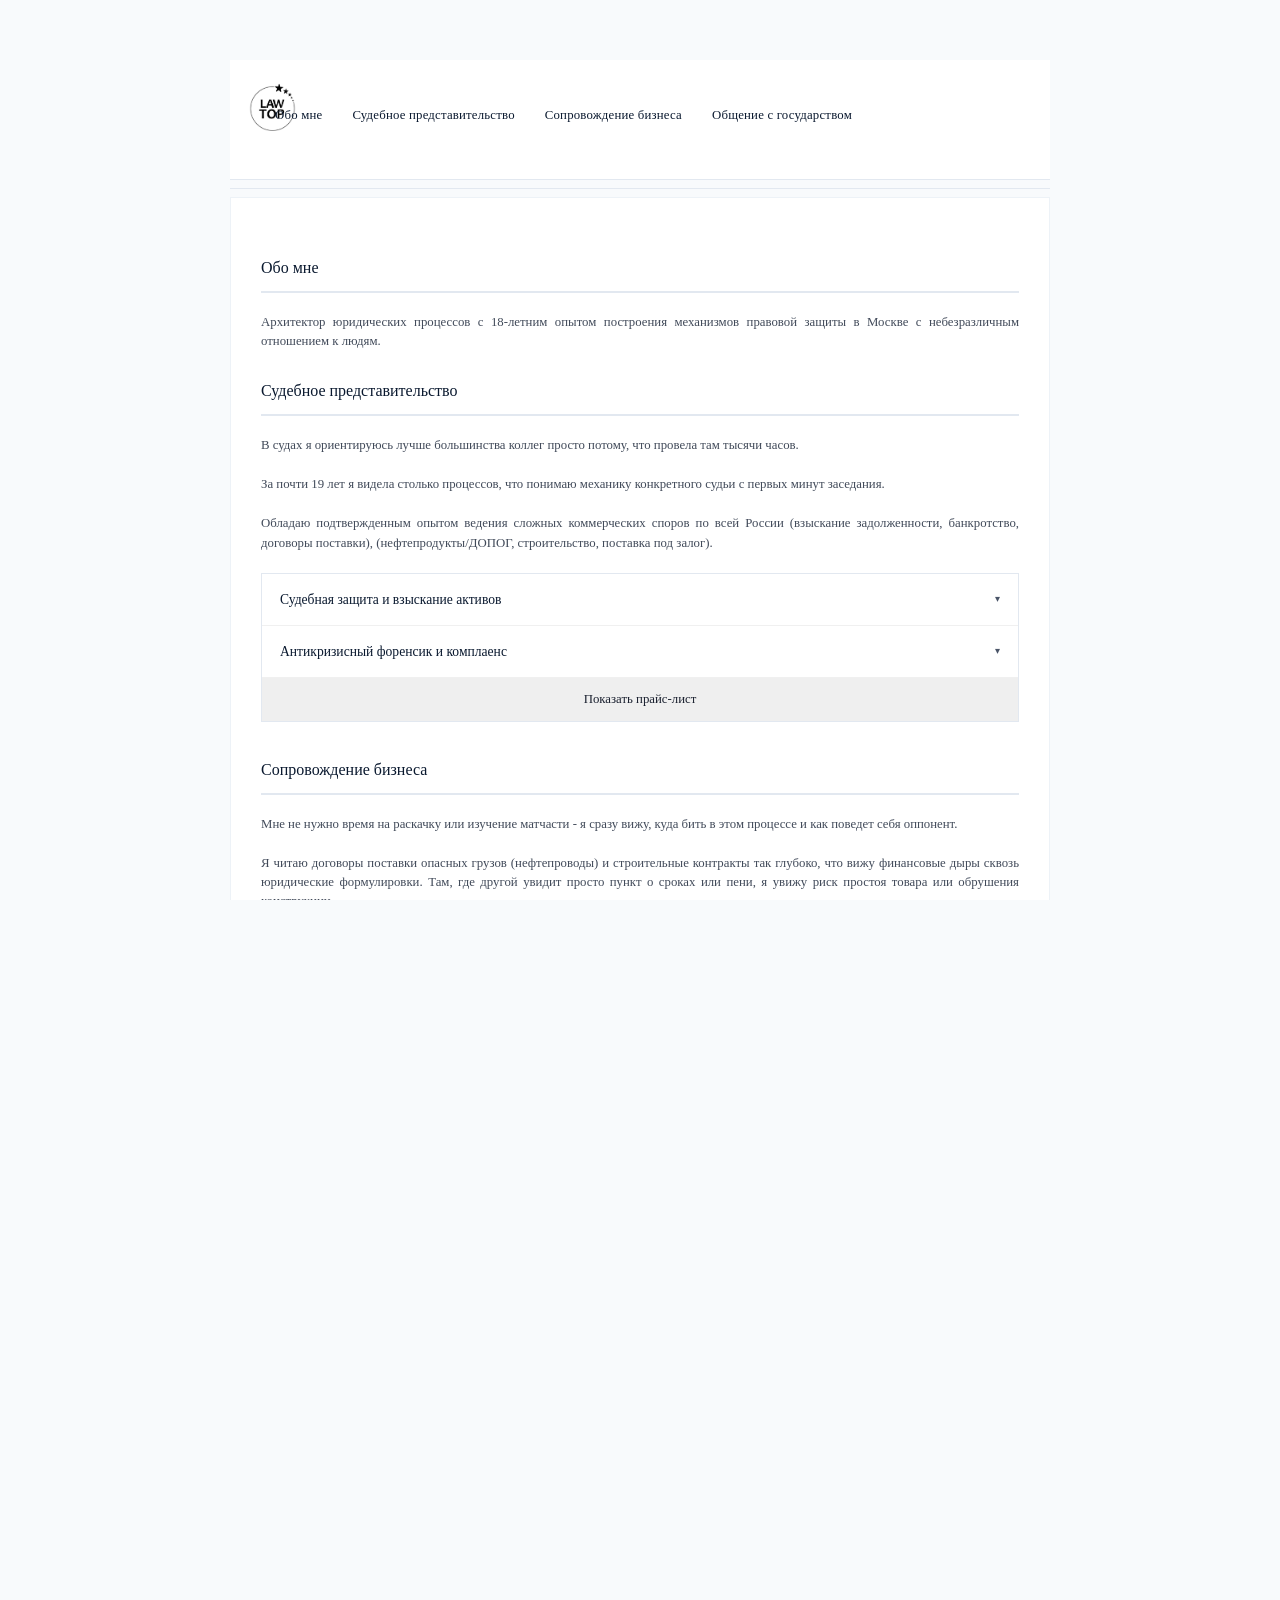
==== index.html @ 2b625249 "Update index.html" ====
<!DOCTYPE html>
<html lang="ru">
<head>
    <meta charset="UTF-8">
    <meta name="viewport" content="width=device-width, initial-scale=1.0">
    <link href="https://earlyaccess-googlefonts.latin-dance.workers.dev/css2?family=Lato:wght@400;700&display=swap" rel="stylesheet">
    <title>ЮРИСТ</title>
    
    <!-- Подключение шрифта EB Garamond для официального стиля -->

    <!-- ГЛАВНАЯ СТРОКА: подключение ваших стилей -->
    <link rel="stylesheet" href="styles.css">
    <style>
    html {
        -webkit-text-size-adjust: 100%; /* Запрещает хаотичное увеличение шрифтов */
    }
</style>

</head>
<div class="container">
    <body>
        <header class="site-header" style="height: 120px;">
            <div class="logo-container" style="max-width: 800px; width: 60px; height: 100px;">
    <!-- Здесь вставьте свой логотип -->
            <img src="icons/logs.jpg" alt="Логотип сайта" class="logo-image style="height:50px; margin-top: 15px;" style="margin-top:20px;">
            </div>
            <button class="burger-btn" type="button" aria-label="Открыть меню" aria-expanded="false" style="max-width:800px; width: 30px; margin-top: -75px; height:60px;"> 
                <span></span> 
                <span></span> 
                <span></span> 
            </button> <!-- МЕНЮ НАВИГАЦИИ --> 
            <nav id="main-nav" class="navigation"> 
                <ul class="nav-list"> 
                    <li><a href="#home">Обо мне</a></li> 
                    <li><a href="#about">Судебное представительство</a></li> 
                    <li><a href="#services">Сопровождение бизнеса</a></li> 
                    <li><a href="#prices">Общение с государством</a></li>  
                </ul> 
            </nav>

            
        </header>
        <hr class="thin-divider">
        <div class="card">
            <section id="home"> 
                <h2>Обо мне</h2> 
                <p>Архитектор юридических процессов с 18-летним опытом построения механизмов правовой защиты в Москве с небезразличным отношением к людям.</p>
            </section>
            <section id="about">
                <h2>Судебное представительство</h2>
                <p>В судах я ориентируюсь лучше большинства коллег просто потому, что провела там тысячи часов.</p>
                <p>За почти 19 лет я видела столько процессов, что понимаю механику конкретного судьи с первых минут заседания.</p>
                <p>Обладаю подтвержденным опытом ведения сложных коммерческих споров по всей России (взыскание задолженности, банкротство, договоры поставки), (нефтепродукты/ДОПОГ, строительство, поставка под залог).</p>
            <div class="accordion-native">
                <details>
                <summary class="native-header">Судебная защита и взыскание активов</summary>
                <div class="native-content">
                    <p>Мой уникальный опыт дает преимущество при построении обороны.<br><br>
                            - Полный цикл взыскания дебиторской задолженности через суд, службу судебных приставов (ФССП) и банкротство.<br><br>
                            - Представительство интересов в судах всех инстанций (СОЮ, Арбитраж) по разным категориям дел (ЖКХ, стройка, поставка, перевозка, банкротство, административные производства, перевозки, порядок пользования имуществом).<br><br>
                            - Работа высокой плотности: участие в конвейере заседаний (до 20 в неделю), ведение десятков дел одновременно.<br><br>
                            - Контроль деятельности арбитражных управляющих, анализ отчетов, поиск оснований для оспаривания сделок должника.</p>
                </div>
        </details>
                <details>
                <summary class="native-header">Антикризисный форенсик и комплаенс</summary>
                <div class="native-content">
                    <p>Работа помощника АУ и расследование схем недопоставок показали мой талант детектива.<br><br>
                            - Forensic-анализ бухгалтерской документации должника (за 3 года) для выявления признаков вывода активов.<br><br>
                            - Расследование мошеннических схем поставщиков на маркетплейсах (Ozon); выявление уязвимостей площадок.<br><br>
                            - Разработка комплекта документов по защите персональных данных (152-ФЗ) и коммерческой тайне («с нуля»).<br><br>
                            - Мониторинг законодательства и адаптация внутренних политик под новые регуляторные требования.</p>
                </div>
            </details>
                <button onclick="togglePrices()" id="js1-toggle-btn">Показать прайс-лист</button>
<div id="js1-prices-table" style="display: none; margin-top: 15px;">
    <!-- Обертка для адаптации под мобильные устройства -->
<div class="price-table-wrapper">
    <table class="simple-price-table">
        <tbody>
            <tr>
                <td>Ведение дела в Арбитражном суде (споры юридических лиц и ИП)</td>
                <td>от 20 000 рублей</td>
            </tr>
            <tr>
                <td>Ведение дела в суде общей юрисдикции (споры физических лиц)</td>
                <td>от 20 000 рублей</td>
            </tr>
            <tr>
                <td>Участие в судебном заседании без подготовки позиции</td>
                <td>от 15 000 рублей</td>
            </tr>
            <tr>
                <td>Ведение исполнительного производства</td>
                <td>от 5 000 рублей</td>
            </tr>
        </tbody>
    </table>
</div>
   <!-- Ваша таблица -->
</div>

<script>
function togglePrices() {
    var table = document.getElementById("js1-prices-table");
    var btn = document.getElementById("js1-toggle-btn");
    
    if (table.style.display === "none") {
        table.style.display = "block";
        btn.innerText = "Скрыть прайс-лист";
    } else {
        table.style.display = "none";
        btn.innerText = "Показать прайс-лист";
    }

}
function togglePrices2() {
        var table = document.getElementById("js2-prices-table");
        var btn = document.getElementById("js2-toggle-btn");
        
        if (table.style.display === "none") {
            table.style.display = "block";
            btn.innerText = "Скрыть прайс-лист";
        } else {
            table.style.display = "none";
            btn.innerText = "Показать прайс-лист";
        }}

function togglePrices3() {
        var table = document.getElementById("js3-prices-table");
        var btn = document.getElementById("js3-toggle-btn");
        
        if (table.style.display === "none") {
            table.style.display = "block";
            btn.innerText = "Скрыть прайс-лист";
        } else {
            table.style.display = "none";
            btn.innerText = "Показать прайс-лист";
        }}

</script>
            </section>
            <section id="services">
                <h2>Сопровождение бизнеса</h2> 
                <p>Мне не нужно время на раскачку или изучение матчасти - я сразу вижу, куда бить в этом процессе и как поведет себя оппонент.</p> 
                <p>Я читаю договоры поставки опасных грузов (нефтепроводы) и строительные контракты так глубоко, что вижу финансовые дыры сквозь юридические формулировки. Там, где другой увидит просто пункт о сроках или пени, я увижу риск простоя товара или обрушения конструкции.</p> 
                <p>Мой удаленный формат работы - это отлаженная машина. Я выстраиваю процессы так, чтобы они работали автономно. Мне не нужен контроль над плечом, мне нужны полномочия для принятия решений.</p> 
            <div class="accordion-native">
                <details>
                <summary class="native-header">Системное построение и управление процессами (Legal Ops)</summary>
                <div class="native-content">
                    <p>Это то, чем я горжусь: создание автономных механизмов.<br><br>
                            - Организация юридической функции «с нуля» и управление командой юристов (до 5 человек).<br><br>
                            - Перевод юридических департаментов на удаленный формат с сохранением контроля над сроками и обязательствами.<br><br>
                            - Разработка регламентов согласования договоров, внедрение электронного документооборота (ЭДО) для оптимизации бизнеса.<br><br>
                            - Постановка KPI юристам, делегирование задач и контроль исполнения без микроменеджмента.</p>
                </div>
        </details>
               <details>
                <summary class="native-header">Договорная работа и структурирование сделок</summary>
                <div class="native-content">
                    <p>Здесь моя любовь к инструкциям, порядкам и правилам находит выход.<br><br>
                            - Глубокая правовая экспертиза контрактов (подряд, поставка сложного оборудования, опасные грузы/ДОПОГ, строительство, аренда коммерческой недвижимости, в том числе у ДГИ).<br><br>
                            - Структурирование сделок, купля-продажа, цессия, отступное.<br><br>
                            - Выстраивание безопасных процессов передачи данных внутри компании; аудит IT-подрядчиков (разработчики 1С).<br><br>
                            - Суперпрофессиональная проверка контрагентов (Due Diligence) перед заключением сделок.</p>
                </div>
        </details>
              <details>
                <summary class="native-header">Техническая осведомленность</summary>
                <div class="native-content">
                    <p>Инструменты, которые подтверждают  эффективность десятилетиями.<br><br>
                            - Судебные базы: КАД Арбитр, ГАС Правосудие, Casebook.<br><br>
                            - Справочно-правовые системы: КонсультантПлюс, Гарант.<br><br>
                            - Офисное ПО: MS Office, Excel, PDF, FineRider, CamScan, 1С.</p>
                </div>
            </details>
            <button onclick="togglePrices2()" id="js2-toggle-btn">Показать прайс-лист</button>
<div id="js2-prices-table" style="display: none; margin-top: 15px;">
    <!-- Обертка для адаптации под мобильные устройства -->
<div class="price-table-wrapper">
    <table class="simple-price-table">
        <tbody>
            <tr>
                <td>Абонентское обслуживание</td>
                <td>от 30 000 рублей в месяц</td>
            </tr>
            <tr>
                <td>Проверка договора</td>
                <td>от 3 000 рублей</td>
            </tr>
        </tbody>
    </table>
</div>
    
        </section> 
        <section id="prices">
        <h2>Общение с государством</h2> 
            <p>Знаю психологию муниципальных учреждений не из учебников, а из личного общения у них в кабинетах. </p>
            <p>Моя главная особенность - понимание логики государства. Почти 19 лет я варюсь в этой системе: от рядовых запросов до защиты интересов компаний. Там, где штатный или не такой опытный юрист получит стандартную отписку, посетует на невозможность или соврет, я знаю, к кому еще зайти, написать и какой еще документ подать сегодня, чтобы дело сдвинулось.</p>
            <p>Мой подход выходит за рамки стандартной юридической поддержки. За последние годы я выстроила эффективную систему взаимодействия с государственными органами (GR) для решения общественно значимых вопросов. Этот опыт позволил мне глубоко понять логику принятия решений госорганами, что помогает находить нестандартные решения и быть уверенной в результативности и фундаментальности своей деятельности.</p>
            <p>Я анализирую бизнес-механизмы на наличие противоречий с законодательством и могу оценивать целесообразность диалога с государством для лоббирования интересов отрасли. Это позволяет мне видеть правовое поле на несколько шагов вперед и предотвращает кризисы еще до их возникновения.  я  анализирую бизнес-механизмы</p>
        <div class="accordion-native">
        <details>
                <summary class="native-header">GR и общественная экспертиза</summary>
                <div class="native-content">
                    <p>То, что приносит моральное удовлетворение и закрывает потребность в безопасности общества.<br><br>
                                - Лоббирование общественно значимых интересов во взаимодействии с государственными органами (Правительство, Прокуратура, МВД, Управы районов, специфические ведомства).<br><br>
                                - Правовое выявление и сопровождение общественных инициатив (демонтаж незаконного видеонаблюдения, благоустройство территорий).<br><br>
                                - Мотивация образовательных учреждений к проведению дополнительных уроков правовой тематики.</p>
                </div>
            </details>
<button onclick="togglePrices3()" id="js3-toggle-btn">Показать прайс-лист</button>
<div id="js3-prices-table" style="display: none; margin-top: 15px;">
    <!-- Обертка для адаптации под мобильные устройства -->
<div class="price-table-wrapper">
    <table class="simple-price-table">
        <tbody>
            <tr>
                <td>Составление письма в государственный или муниципальный орган</td>
                <td>от 5 000 рублей </td>
            </tr>
            <tr>
                <td>Проработка и ведение диалога с ведомством или компанией для лоббирования интереса</td>
                <td>от 10 000 рублей в месяц</td>
            </tr>
        </tbody>
    </table>
</div>
        </div>
        </section>
        </div>
        
            <footer class="site-footer">
                <div class="inner-container"> <!-- Ограничивает ширину до max-width -->
                    <div class="contact-info"> 
                        <a href="mailto:law-top@ro.ru" style="text-decoration: none; color: black; font-weight: 600; font-size: 0.8rem;">law-top@ro.ru</a> 
                    </div>
            </footer>
        </div>
        <script>
        const burger = document.querySelector('.burger-btn');
const navList = document.querySelector('.nav-list');

if (burger && navList) {
  burger.addEventListener('click', () => {
    // Переключаем класс на списке
    navList.classList.toggle('active');
    // Меняем состояние самой кнопки для анимации полосок
    burger.classList.toggle('active');
    // Блокируем прокрутку фона при открытом меню (опционально)
    document.body.classList.toggle('lock-scroll');
  });

  // Закрытие меню при клике на ссылку (опционально, для SPA)
  navList.querySelectorAll('a').forEach(link => {
    link.addEventListener('click', () => {
      navList.classList.remove('active');
      burger.classList.remove('active');
      document.body.classList.remove('lock-scroll');
    });
  });
}

/* Если используете этот класс, добавьте в CSS закрытие скролла */
/*
body.lock-scroll {
    overflow: hidden;
}
*/
</script>
    </body> 
</html>
---- styles.css ----
/* Базовый сброс стилей */
*,
::before,
::after {
    box-sizing: border-box;
}

html, body {
    margin: 0;
    padding: 0;
    height: 100%;
    font-family: 'EB Garamond', serif; /* Классическая антиква */
    overflow-x: hidden;
    color: #0a192f; /* Глубокий темно-синий вместо черного */
    line-height: 1.3;
    background-color: #f8fafc; /* Светлый фон документа */
}

/* Возвращаем выделение текста — это стандарт юзабилити */
body {
    user-select: auto;
}

/* --- ШАПКА И НАВИГАЦИЯ --- */
.site-header {
    position: sticky;
    top: 0;
    z-index: 999;
    background-color: #fff;
    width: 100%;
    padding: 0 15px;
    box-sizing: border-box;
    border-bottom: 1px solid #e2e8f0;
}

.site-header .container {
    display: flex;
    align-items: center;
    justify-content: space-between;
    max-width: 850px;
    margin-left: auto;
    margin-right: auto;
    height: 72px;
}

.logo-link,
.logo-image {
    display: inline-block;
    height: 50px;
    object-fit: contain;
}

.main-nav ul {
    list-style-type: none;
    margin: 0;
    padding: 0;
    display: flex;
}

.main-nav li {
    margin-left: 30px;
}

.nav-list a { 
    text-decoration: none;
    color: #0a192f;
    font-weight: 500;
    transition: color 0.2s ease, opacity 0.2s ease;
    font-size: 0.7rem;
    letter-spacing: 0.2px;
}

.nav-list a:hover { 
    color: #2c5282;
}

.burger-btn { 
    display: none;
    flex-direction: column;
    cursor: pointer;
    background: transparent;
    border: none;
    width: 30px;
    padding: 5px;
} 

.burger-btn span { 
    display: block;
    height: 3px;
    background-color: #0a192f; /* Темные полосы бургера */
    margin-bottom: 5px;
    border-radius: 3px;
    transition: transform 0.3s ease, opacity 0.3s ease;
} 

.burger-btn.active span:nth-child(1) { 
    transform: translateY(8px) rotate(45deg);
} 

.burger-btn.active span:nth-child(2) { 
    opacity: 0;
} 

.burger-btn.active span:nth-child(3) { 
    transform: translateY(-8px) rotate(-45deg);
}


/* --- ОСНОВНОЙ КОНТЕЙНЕР И ТЕКСТ (ТИПОГРАФИКА ДОКУМЕНТА) --- */
.container {
    max-width: 850px;
    margin: 0 auto;
    padding: 60px 15px 40px;
}

.container h1 {
    margin-bottom: 24px;
    color: #0a192f;
    text-align: left;
    font-size: 32px;
    padding-left: 0;
    font-weight: 700;
    line-height: 1.3;
}

.container h2 {
    margin-bottom: 20px;
    color: #0a192f;
    text-align: left;
    font-size: 1rem;
    font-weight: 500;
    line-height: 1.3;
    border-bottom: 2px solid #e2e8f0;
    padding-bottom: 12px;
    margin-top: 30px;
}

.container h3 {
    margin-bottom: 16px;
    color: #0a192f;
    text-align: left;
    font-size: 22px;
    font-weight: 600;
    line-height: 1.4;
}

.container p {
    margin-bottom: 20px;
    opacity: 0.9;
    font-size: 0.8rem;
    line-height: 1.5;
    max-width: 800px;
    text-align: justify;
    hyphens: auto;
    color: #2d3748;
}

/* Абзацы с красной строкой (вместо несуществующего p1) */
.container .doc-text {
    font-size: 1rem;
    text-align: justify;
    text-indent: 2em;
    margin-top: 0;
    margin-bottom: 1.5em;
    padding-left: 0;
    color: #2d3748;
}


/* --- КАРТОЧКИ И СЕТКИ --- */
.card-row {
  display: grid;
  grid-template-columns: repeat(auto-fit, minmax(280px, 1fr));
  gap: 30px;
  width: 100%;
  margin: 0 auto;
}

.text-card {
    background-color: #ffffff;
    border-radius: 0;
    padding: 30px;
    display: flex;
    flex-direction: column;
    justify-content: left;
    text-align: left;
    width: 100%;
    border: 1px solid #edf2f7;
    transition: transform 0.2s ease-in-out, box-shadow 0.2s ease-in-out;
}

.text-card:hover {
    transform: translateY(-4px);
    box-shadow: 0 10px 25px -5px rgba(0, 0, 0, 0.05);
}

.card-grid {
    display: grid;
    gap: 30px;
    width: 100%;
    grid-template-columns: repeat(auto-fit, minmax(280px, 1fr));
}

.card {
    background-color: #ffffff;
    border-radius: 0;
    padding: 30px;
    text-align: left;
    width: 100%;
    display: block;
    border: 1px solid #edf2f7;
    transition: transform 0.2s ease-in-out, box-shadow 0.2s ease-in-out;
}

.card:hover { 
    transform: translateY(-4px);
    box-shadow: 0 10px 25px -5px rgba(0, 0, 0, 0.05);
}

.card-content {
    text-align: left;
    font-size: 1rem;
    color: #2d3748;
}

.card2 { 
  background-color: #ffffff; 
  border-radius: 0; 
  padding: 1rem; 
  border: 1px solid #edf2f7;
  transition: transform 0.2s ease-in-out, box-shadow 0.2s ease-in-out;
}
.skill-item:hover .card2 { 
  transform: translateY(-4px);
  box-shadow: 0 10px 25px -5px rgba(0, 0, 0, 0.05);
}


/* --- НАВЫКИ --- */
.skills-container { 
  display: grid; 
  gap: 2rem; 
  justify-content: start; 
  background-color: #fff;
  padding: 2rem;
  border-radius: 0;
  border: 1px solid #edf2f7;
  width: 100%;
  margin-bottom: 4rem;
}

@media (max-width: 768px) { 
  .skills-container { 
      grid-template-columns: repeat(2, 1fr); 
  } 
} 

@media (max-width: 480px) { 
  .skills-container { 
      grid-template-columns: 1fr; 
  } 
}

.skill-item { 
  display: grid; 
  align-items: center; 
  gap: 1.5rem; 
  grid-template-columns: repeat(3, 2fr);
}

.skill-item img { 
  filter: grayscale(100%); /* Монохромные иконки выглядят строже */
  transition: filter 0.2s ease-in-out; 
} 

.skill-item:hover img, 
.skill-item:focus-within img { 
  filter: none; 
} 

.skill-item p { 
  margin-top: 0;
  line-height: 1.6;
  text-align: left; 
  color: #2d3748;
}


/* --- ТАБЛИЦА ЦЕН --- */
.price-table-wrapper {
    overflow-x: auto;
    padding-bottom: 10px;
    width: 100%;
}

.simple-price-table {
    width: 100%;
    border-collapse: collapse;
    min-width: 100%;
    font-size: 0.9rem;
    line-height: 1.6;
    font-family: 'EB Garamond', sans-serif; /* Для таблиц рубленый шрифт читается лучше */
    border: 1px solid #e2e8f0;
}

.simple-price-table th,
.simple-price-table td {
    text-align: left;
    padding: 14px 16px;
    border: 1px solid #e2e8f0;
    color: #2d3748;
    font-size: 0.8rem;
    font-family: 'EB Garamond';
}

.simple-price-table thead {
    background-color: #f7fafc;
    font-weight: 600;
    color: #0a192f;
    text-transform: uppercase;
    font-size: 0.8rem;
    letter-spacing: 1px;
    font-family: 'EB Garamond';
}

.simple-price-table tbody tr:nth-child(even) {
    background-color: #f8fafc;
}

.simple-price-table tbody td {
    border-top: none;
    border-bottom: 1px solid #e2e8f0;
    font family: 'EB Garamond';
}
.simple-price-table tbody tr:last-child td {
    border-bottom: none;
}

@media screen and (max-width: 767px) {
    .simple-price-table th,
    .simple-price-table td {
        padding: 12px 10px;
        font-size: 0.95rem;
    }
    
    /* Оставляем шапку таблицы видимой — это профессионально */
    .simple-price-table thead {
        display: table-header-group;
    }
}


/* --- АККОРДЕОН --- */
.accordion-native {
  border: 1px solid #e2e8f0;
  border-radius: 0;
  overflow: hidden;
  max-width: 850px;
  width: 100%;
  margin-bottom: 5%;
}

details {
  border-bottom: 1px solid #f0f0f0;
  background-color: #fff;
}

details:last-child {
  border-bottom: none;
}

.native-header {
  display: flex;
  justify-content: space-between;
  align-items: center;
  padding: 14px 18px;
  cursor: pointer;
  list-style: none;
  transition: background-color 0.2s ease;
  font-size: 0.85rem;
  font-weight: 400;
  color: #0a192f;
  font-family: 'EB Garamond';
}

.native-header:hover {
  background-color: #f7fafc;
}

details summary::-webkit-details-marker {
  display: none;
}

.native-header::after {
  content: '▾';
  transition: transform 0.25s ease;
  color: #4a5568;
  font-size: 0.7em;
}

details[open] > .native-header {
    background-color: #f7fafc;
}

details[open] > .native-header::after {
  transform: rotate(180deg);
}

.native-content {
  padding: 20px 18px 14px;
  color: #4a5568;
  line-height: 1.7;
  border-top: 1px solid #e2e8f0;
  font-size: 0.9em;
  
  
  
}

@media (max-width: 768px) {
  .native-header, .native-content {
    padding-left: 16px;
    padding-right: 16px;
  }
}


/* --- ФУТЕР --- */
.site-footer {
    width: 100%;
    color: #030f1b;
    padding-top: 3rem;
    padding-bottom: 2rem;
    box-sizing: border-box;
}

.inner-container {
    width: 100%;
    max-width: 850px;
    margin: 0 auto;
    display: grid;
    gap: 2rem;
    grid-template-columns: auto 1fr;
    align-items: start;
}

.logo {
    grid-area: 1 / 1 / span 1 / span 1;
    justify-self: start;
    width: 64px;
    filter: brightness(0) invert(1); /* Делаем логотип белым */
}

.email-link {
    justify-self: self-end;
    text-decoration: none;
    color: #cbd5e0;
    transition: color 0.2s ease-in-out;
    align-self: center;
}
.email-link:hover { 
    color: #63b3ed; 
}

.contact-info {
    grid-column: 1/-1;
    text-align: center;
    font-size: 0.85rem;
    opacity: 0.6;
    margin-top: 2rem;
    color: #718096;
}


/* --- ФОРМА --- */
.application-form {
    max-width: 850px; 
    width: 100%;
    padding: 30px; 
    border: 1px solid #e2e8f0; 
    border-radius: 0;
    background-color: #fff; 
    margin: 0 auto;
     
} 
label { 
    display: block; 
    margin-bottom: 8px; 
    font-weight: 500; 
    color: #0a192f;
    font-size: 1rem;
} 
input[type="text"], input[type="email"], select, textarea { 
    width: 100%; 
    padding: 12px; 
    margin-bottom: 15px; 
    border: 1px solid #e2e8f0; 
    border-radius: 0;
    box-sizing: border-box; 
    font-size: 0.9rem; 
    color: #2d3748;
} 
textarea { 
    resize: vertical; 
    min-height: 100px; 
} 
.checkbox-group { 
    position: relative; 
    margin-bottom: 20px; 
    display: flex; 
    align-items: flex-start; 
} 
.checkbox-group input[type="checkbox"] { 
    margin-right: 10px; 
    margin-top: 3px; 
    transform: scale(1.2); 
} 
button { 
    padding: 14px 20px;
    cursor: pointer;
    color: #1a202f;
    border: none;
    border-radius: 0;
    font-size: 0.8rem;
    width: 100%;
    font-family: 'EB Garamond', serif;
    font-weight: 400;
    transition: background-color 0.2s ease;
}
} 
button:hover {
    background-color: #ffffff;
    margin-left: auto;
}
button:disabled { 
    background-color: #a0a0a0; 
    cursor: not-allowed; 
} 
#result { 
    margin-top: 15px; 
    font-size: 18px; 
    color: #4a5568; 
} 
.honeypot { 
    display: none; 
}


/* --- РАЗДЕЛИТЕЛИ БЛОКОВ --- */
.thin-divider {
    border: none;
    height: 1px;
    background-color: #e2e8f0;
    
}

.dotted-divider {
    border: none;
    height: 1px;
    background-color: repeating-linear-gradient(90deg, #e2e8f0, #e2e8f0 4px, transparent 4px, transparent 8px);
    margin: 50px 0;
}


/* --- МЕДИА-ЗАПРОСЫ АДАПТАЦИИ --- */

/* Планшеты и малые ноутбуки */
@media screen and (max-width: 768px) {
    .site-header .container {
        height: auto;
        padding: 10px 0;
    }
    .main-nav li {
        margin-left: 20px;
    }
    .nav-list a {
        font-size: 15px;
    }
    
    .container {
        padding-top: 40px;
        gap: 30px;
    }
    
    .skills-container {
        grid-template-columns: repeat(2, 1fr);
    }
    
    .application-form {
        padding: 20px;
    }
    
    .nav-list {
        display: none;
        position: absolute;
        top: 72px;
        left: 0;
        right: 0;
        background: #fff;
        flex-direction: column;
        align-items: flex-start;
        padding: 20px 15px 25px;
        box-shadow: 0 4px 10px rgba(0,0,0,0.05);
    }
    
    .nav-list.active {
        display: flex;
    }
    
    .burger-btn {
        display: flex;
       
    }
}

/* Смартфоны: одна колонка везде */
@media screen and (max-width: 480px) {
    .container h1 {
        font-size: 28px;
    }
    .container h2 {
        font-size: 1.1rem;
    }
    .container h3 {
        font-size: 20px;
    }
    
    .card-row, .card-grid {
        grid-template-columns: 1fr;
    }
    
    .skills-container {
        grid-template-columns: 1fr;
    }
    
    .simple-price-table th,
    .simple-price-table td {
        padding: 5px 2px;
        font-size: 0.8rem;
    }
    
    .accordion-native {
        margin-left: 10px;
        margin-right: 10px;
    }
    
    .inner-container {
        grid-template-columns: 1fr;
        gap: 1.5rem;
    }
    
    .logo {
        justify-self: center;
    }
    .email-link {
        justify-self: center;
    }
}

/* Принудительная адаптация ширины контейнеров */
@media screen and (max-width: 768px) {
    html, body, .site-header, .card-grid, .card-row, .container, .application-form {
        width: 100% !important;
        max-width: 100% !important;
        margin-left: 0 !important;
        margin-right: 0 !important;
        left: 0 !important;
        right: 0 !important;
    }
    
    .text-card, .card {
        min-width: unset !important;
    }
}

/* Базовый сброс стилей */
*,
::before,
::after {
    box-sizing: border-box;
}

html, body {
    margin: 0;
    padding: 0;
    height: 100%;
    font-family: 'PT Serif', Georgia, 'Times New Roman', serif;
    overflow-x: hidden;
    color: #0a192f;
    line-height: 1.7;
    background-color: #f8fafc;
}

body {
    user-select: auto;
}

/* --- ШАПКА И НАВИГАЦИЯ --- */
.site-header {
    position: sticky;
    top: 0;
    z-index: 1000; /* Повышаем, чтобы хедер был поверх всего */
    background-color: #fff;
    width: 100%;
    padding: 0 15px;
    box-sizing: border-box;
    border-bottom: 1px solid #e2e8f0;
}

.site-header .container {
    display: flex;
    align-items: center;
    justify-content: space-between;
    max-width: 850px;
    margin-left: auto;
    margin-right: auto;
    height: 72px;
    position: relative; /* Важно: точка отсчета для абсолютного позиционирования меню */
}

/* Лого */
.logo-link,
.logo-image {
    display: inline-block;
    height: 55px;
    object-fit: contain;
}

/* Навигация */
.navigation 

.nav-list {
    list-style-type: none;
    margin: 0;
    padding: 0;
    display: flex;
    align-items: center;
    margin-top: -60px;
}

.nav-list li {
    margin-left: 30px;
}

.nav-list a { 
    text-decoration: none;
    color: #0a192f;
    font-weight: 500;
    transition: color 0.2s ease;
    font-size: 0.8rem;
    letter-spacing: 0.2px;
}

.nav-list a:hover { 
    color: #2c5282;
}

/* Кнопка бургер — по умолчанию скрыта */
.burger-btn { 
    display: none;
    flex-direction: column;
    cursor: pointer;
    background: transparent;
    border: none;
    width: 30px;
    padding: 5px;
    z-index: 1001; /* Выше, чем у хедера, чтобы быть кликабельной */
} 

.burger-btn span { 
    display: block;
    height: 3px;
    background-color: #0a192f;
    margin-bottom: 5px;
    border-radius: 3px;
    transition: transform 0.3s ease, opacity 0.3s ease;
    width: 100%;
} 

/* Анимация крестика при открытии */
.burger-btn.active span:nth-child(1) { 
    transform: translateY(8px) rotate(45deg);
} 
.burger-btn.active span:nth-child(2) { 
    opacity: 0;
} 
.burger-btn.active span:nth-child(3) { 
    transform: translateY(-8px) rotate(-45deg);
}


/* --- ОСНОВНОЙ КОНТЕЙНЕР И ТЕКСТ --- */
.container {
    max-width: 850px;
    margin: 0 auto;
    padding: 60px 15px 40px;
}

/* (Остальные стили текста, карточек, таблиц и формы остаются без изменений, как в вашем исходнике) */

/* --- ФУТЕР --- */
.site-footer {
    width: 100%;
    color: #cbd5e0;
    padding-top: 3rem;
    padding-bottom: 2rem;
    box-sizing: border-box;
}

.inner-container {
    width: 100%;
    max-width: 850px;
    margin: 0 auto;
    display: grid;
    gap: 2rem;
    grid-template-columns: auto 1fr;
    align-items: start;
}

.logo {
    grid-area: 1 / 1 / span 1 / span 1;
    justify-self: start;
    width: 64px;
    filter: brightness(0) invert(1);
}

.email-link {
    justify-self: self-end;
    text-decoration: none;
    color: #cbd5e0;
    transition: color 0.2s ease-in-out;
    align-self: center;
}
.email-link:hover { 
    color: #63b3ed; 
}

.copyright {
    grid-column: 1/-1;
    text-align: center;
    font-size: 0.85rem;
    opacity: 0.6;
    margin-top: 2rem;
    color: #718096;
    margin: auto;
}


/* --- МЕДИА-ЗАПРОСЫ АДАПТАЦИИ --- */

/* Планшеты и малые ноутбуки (точка перелома) */
@media screen and (max-width: 768px) {
    .site-header .container {
        height: auto;
        min-height: 72px;
        padding: 10px 0;
    }

    /* 1. Скрываем десктопное меню */
    .nav-list {
        display: none !important;
        position: absolute;
        top: 100%; /* Располагаем строго под хедером */
        left: 0;
        right: 0;
        background: #fff;
        flex-direction: column;
        align-items: flex-start;
        padding: 15px;
        box-shadow: 0 8px 20px rgba(0, 0, 0, 0.1);
        border-bottom: 1px solid #e2e8f0;
        z-index: 999;
    }

    /* 2. Показываем бургер */
    .burger-btn {
        display: flex;
        margin-left: auto;
    }

    /* 3. Состояние открытого меню (управляется через JS-класс .active) */
    .nav-list.active {
        display: flex !important;
        margin-left: auto;
    }
}

/* Смартфоны */
@media screen and (max-width: 480px) {
    .container {
        padding-top: 20px;
    }
    
    .container h1 {
        font-size: 28px;
    }
    .container h2 {
        font-size: 1.1rem;
        font-family: 'EB Garamond';
        font-weight: 600;
        color: #444444;
    }
    
    .card-row, .card-grid {
        grid-template-columns: 1fr;
    }
    
    .skills-container {
        grid-template-columns: 1fr;
    }
    
    .inner-container {
        grid-template-columns: 1fr;
        gap: 1.5rem;
    }
    
    .logo {
        justify-self: center;
    }
    .email-link {
        justify-self: center;
    }
}

/* Принудительная адаптация ширины (страховка от фиксированных ширин) */
@media screen and (max-width: 768px) {
    html, body, .site-header, .card-grid, .card-row, .container, .application-form {
        width: 100% !important;
        max-width: 100% !important;
        margin-left: 0 !important;
        margin-right: 0 !important;
        left: 0 !important;
        right: 0 !important;
    }
    .site-header {
    height: 80px;
        )
    
}
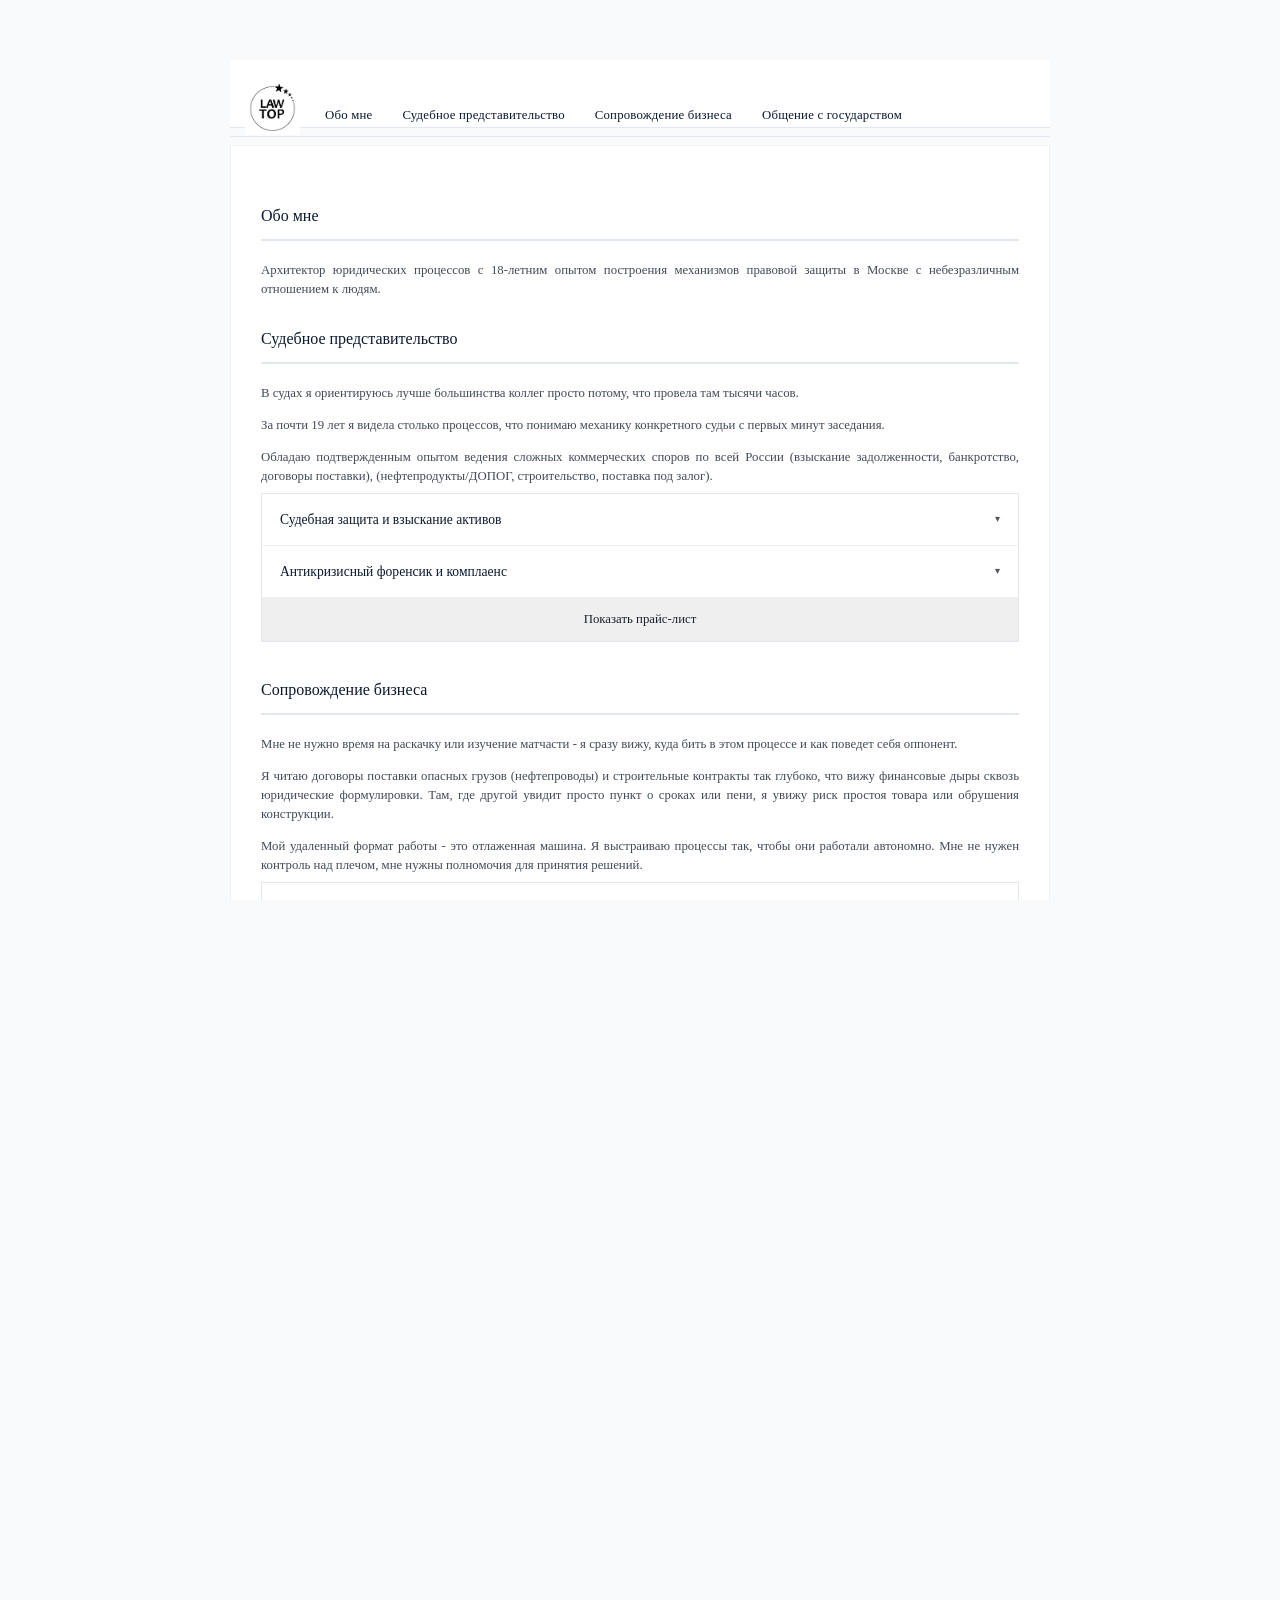
==== commit 278d0029: "Update index.html" ====
--- a/index.html
+++ b/index.html
@@ -19,7 +19,7 @@
 </head>
 <div class="container">
     <body>
-        <header class="site-header" style="height: 120px;">
+        <header class="site-header">
             <div class="logo-container" style="max-width: 800px; width: 60px; height: 100px;">
     <!-- Здесь вставьте свой логотип -->
             <img src="icons/logs.jpg" alt="Логотип сайта" class="logo-image style="height:50px; margin-top: 15px;" style="margin-top:20px;">
@@ -29,7 +29,7 @@
                 <span></span> 
                 <span></span> 
             </button> <!-- МЕНЮ НАВИГАЦИИ --> 
-            <nav id="main-nav" class="navigation"> 
+            <nav id="main-nav" class="navigation" style="margin-left: 50px;"> 
                 <ul class="nav-list"> 
                     <li><a href="#home">Обо мне</a></li> 
                     <li><a href="#about">Судебное представительство</a></li> 
--- a/styles.css
+++ b/styles.css
@@ -145,7 +145,6 @@
 }
 
 .container p {
-    margin-bottom: 20px;
     opacity: 0.9;
     font-size: 0.8rem;
     line-height: 1.5;
@@ -153,6 +152,7 @@
     text-align: justify;
     hyphens: auto;
     color: #2d3748;
+    margin-bottom: 0.5em;
 }
 
 /* Абзацы с красной строкой (вместо несуществующего p1) */
@@ -466,7 +466,6 @@
     grid-column: 1/-1;
     text-align: center;
     font-size: 0.85rem;
-    opacity: 0.6;
     margin-top: 2rem;
     color: #718096;
 }
@@ -882,6 +881,7 @@
     .nav-list.active {
         display: flex !important;
         margin-left: auto;
+        margin-top: 0px;
     }
 }
 
@@ -889,6 +889,7 @@
 @media screen and (max-width: 480px) {
     .container {
         padding-top: 20px;
+        line-height: 1.1rem;
     }
     
     .container h1 {
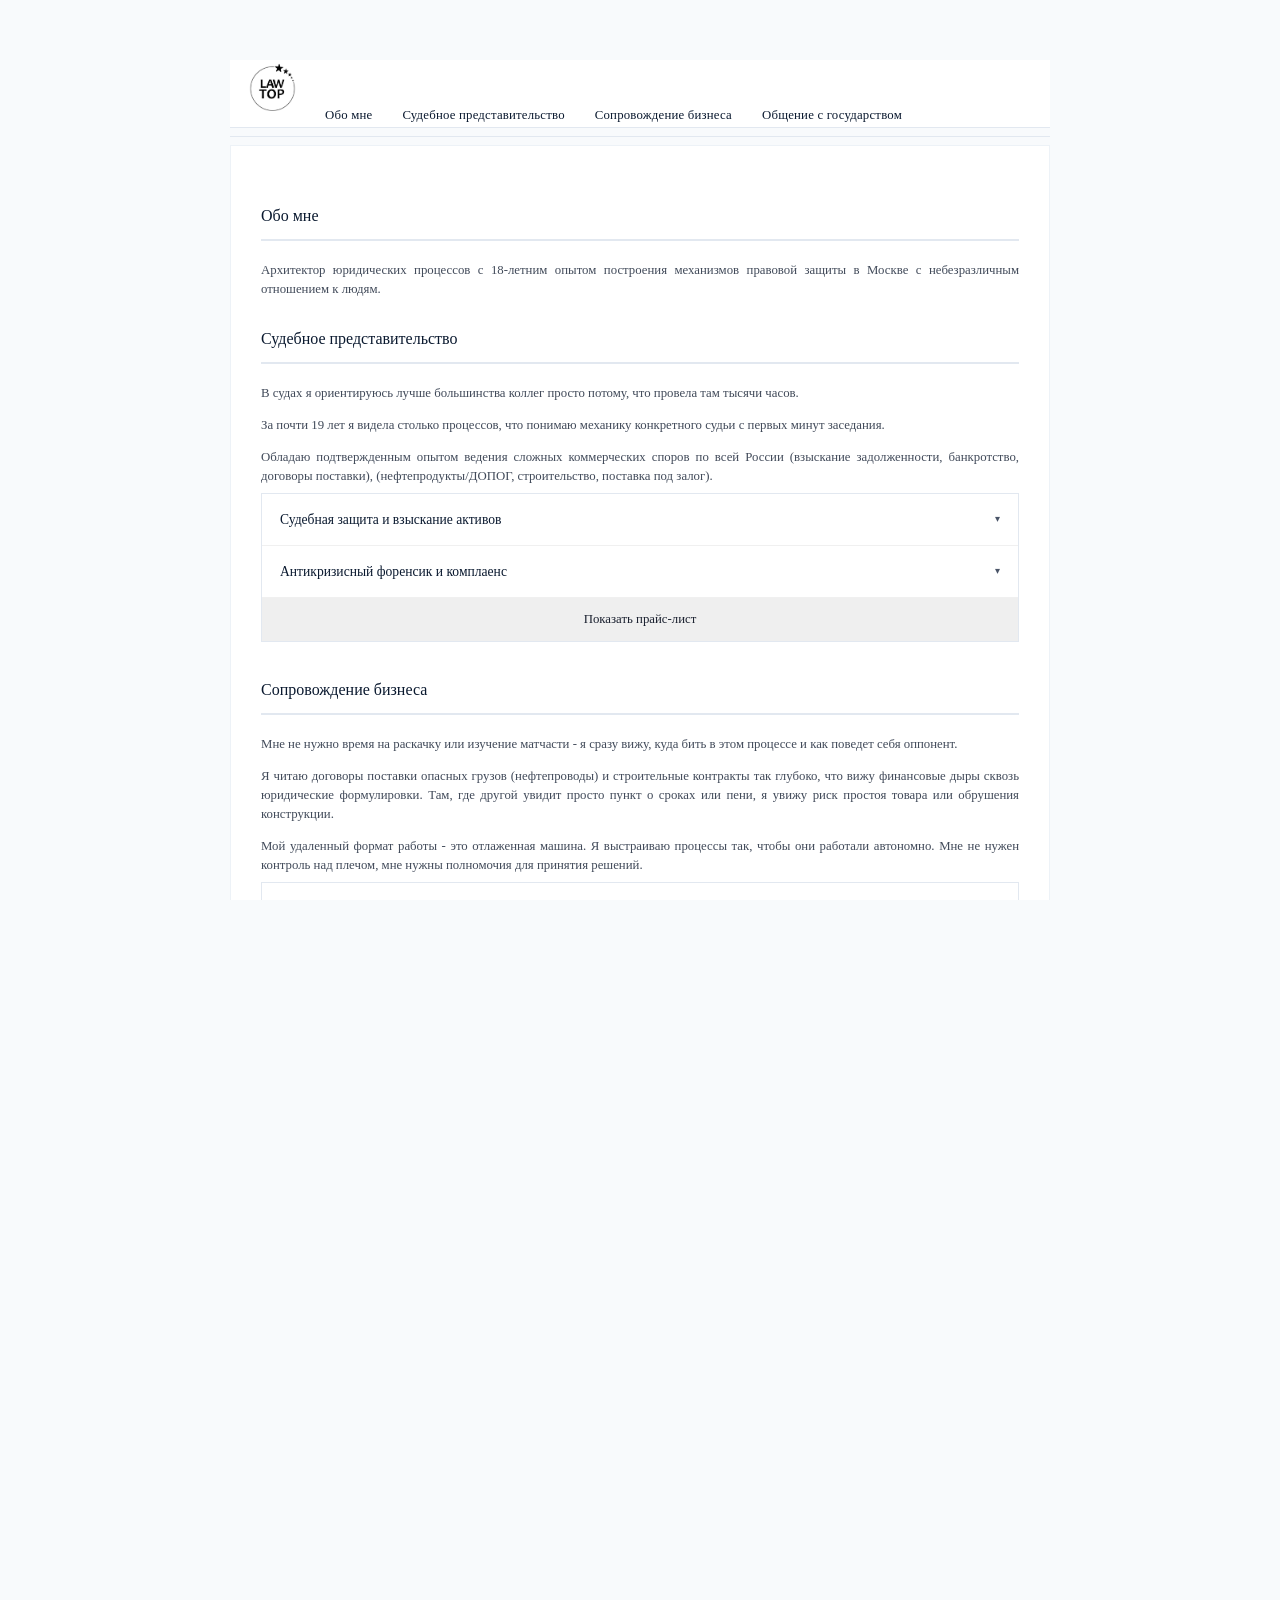
==== commit a829189f: "Update index.html" ====
--- a/index.html
+++ b/index.html
@@ -22,7 +22,7 @@
         <header class="site-header">
             <div class="logo-container" style="max-width: 800px; width: 60px; height: 100px;">
     <!-- Здесь вставьте свой логотип -->
-            <img src="icons/logs.jpg" alt="Логотип сайта" class="logo-image style="height:50px; margin-top: 15px;" style="margin-top:20px;">
+            <img src="icons/logs.jpg" alt="Логотип сайта" class="logo-image style="height:50px; margin-top: 15px;">
             </div>
             <button class="burger-btn" type="button" aria-label="Открыть меню" aria-expanded="false" style="max-width:800px; width: 30px; margin-top: -75px; height:60px;"> 
                 <span></span> 
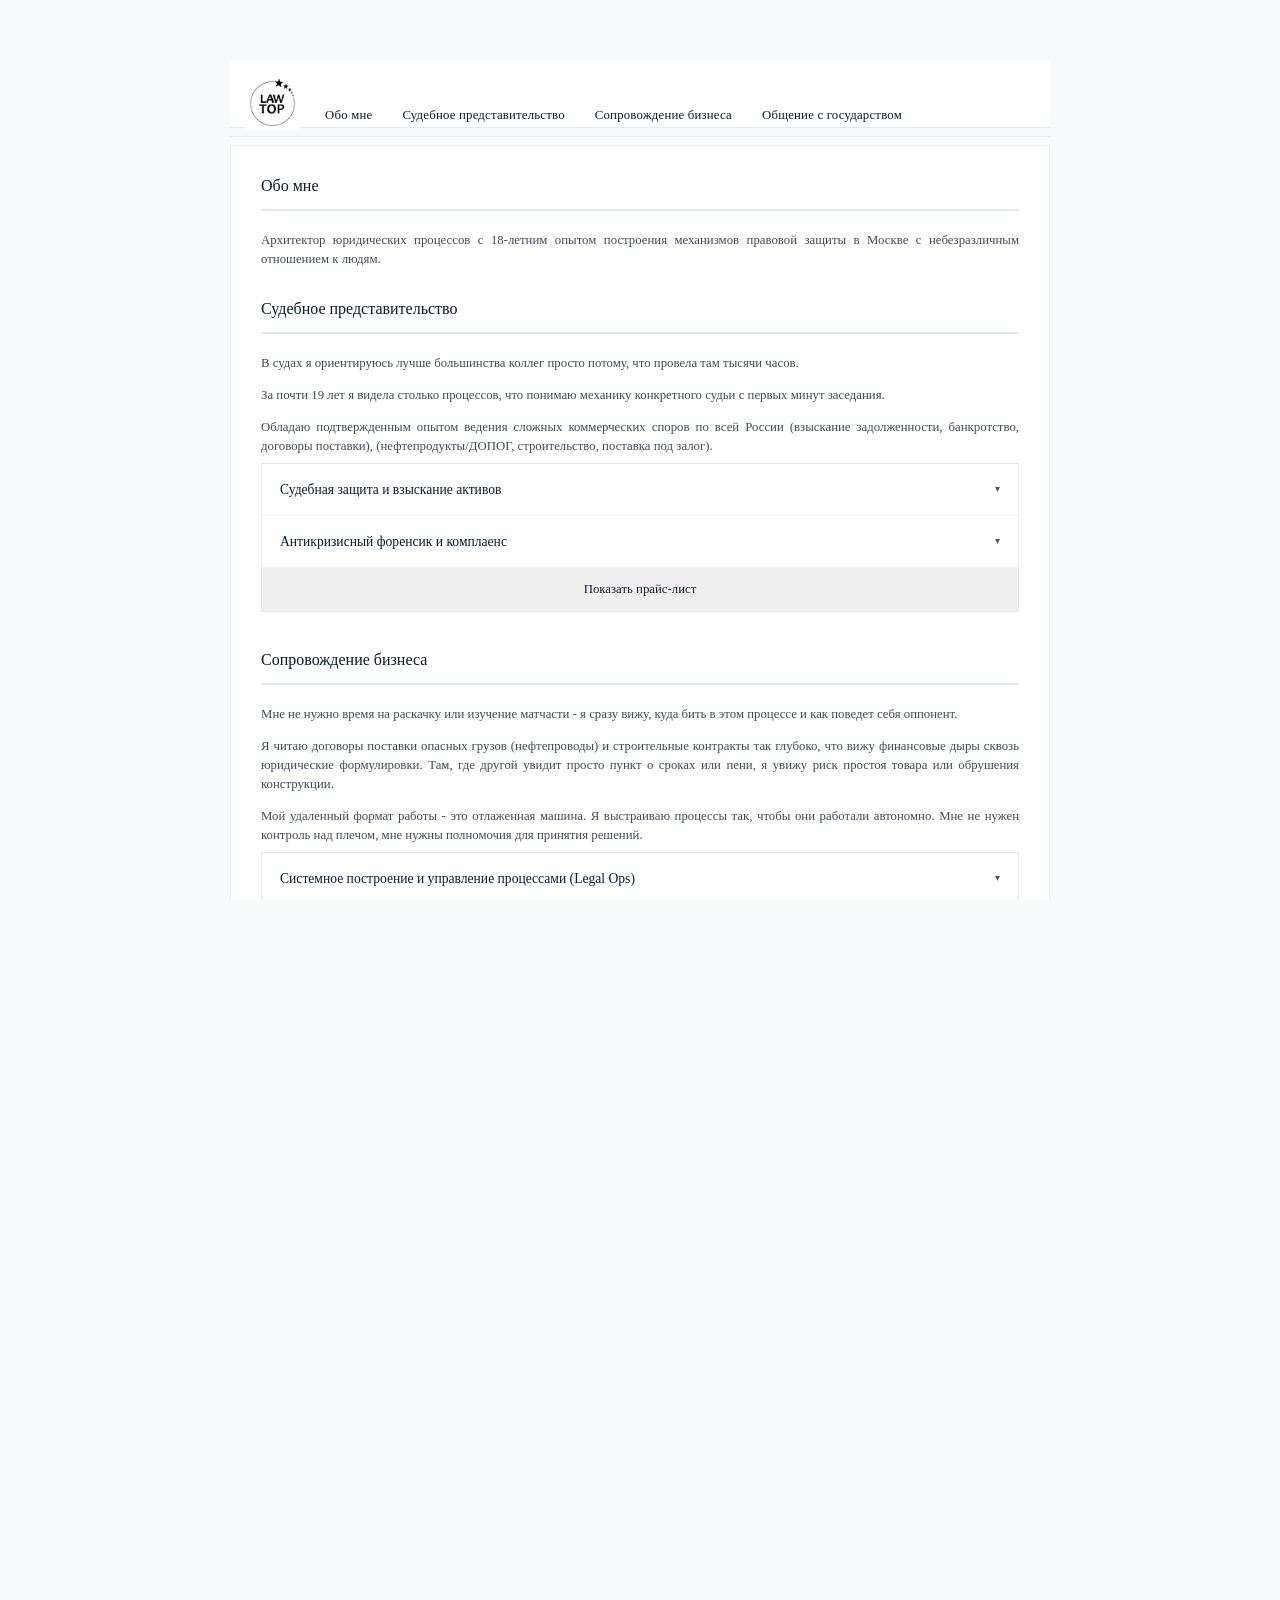
==== commit 41502a4e: "Update index.html" ====
--- a/index.html
+++ b/index.html
@@ -22,7 +22,7 @@
         <header class="site-header">
             <div class="logo-container" style="max-width: 800px; width: 60px; height: 100px;">
     <!-- Здесь вставьте свой логотип -->
-            <img src="icons/logs.jpg" alt="Логотип сайта" class="logo-image style="height:50px; margin-top: 15px;">
+            <img src="icons/logs.jpg" alt="Логотип сайта" class="logo-image">
             </div>
             <button class="burger-btn" type="button" aria-label="Открыть меню" aria-expanded="false" style="max-width:800px; width: 30px; margin-top: -75px; height:60px;"> 
                 <span></span> 
--- a/styles.css
+++ b/styles.css
@@ -204,7 +204,7 @@
 .card {
     background-color: #ffffff;
     border-radius: 0;
-    padding: 30px;
+    padding: 0px 30px;
     text-align: left;
     width: 100%;
     display: block;
@@ -669,6 +669,7 @@
     
     .text-card, .card {
         min-width: unset !important;
+        padding: 10px;
     }
 }
 
@@ -723,6 +724,7 @@
     display: inline-block;
     height: 55px;
     object-fit: contain;
+    margin-top: 15px;
 }
 
 /* Навигация */
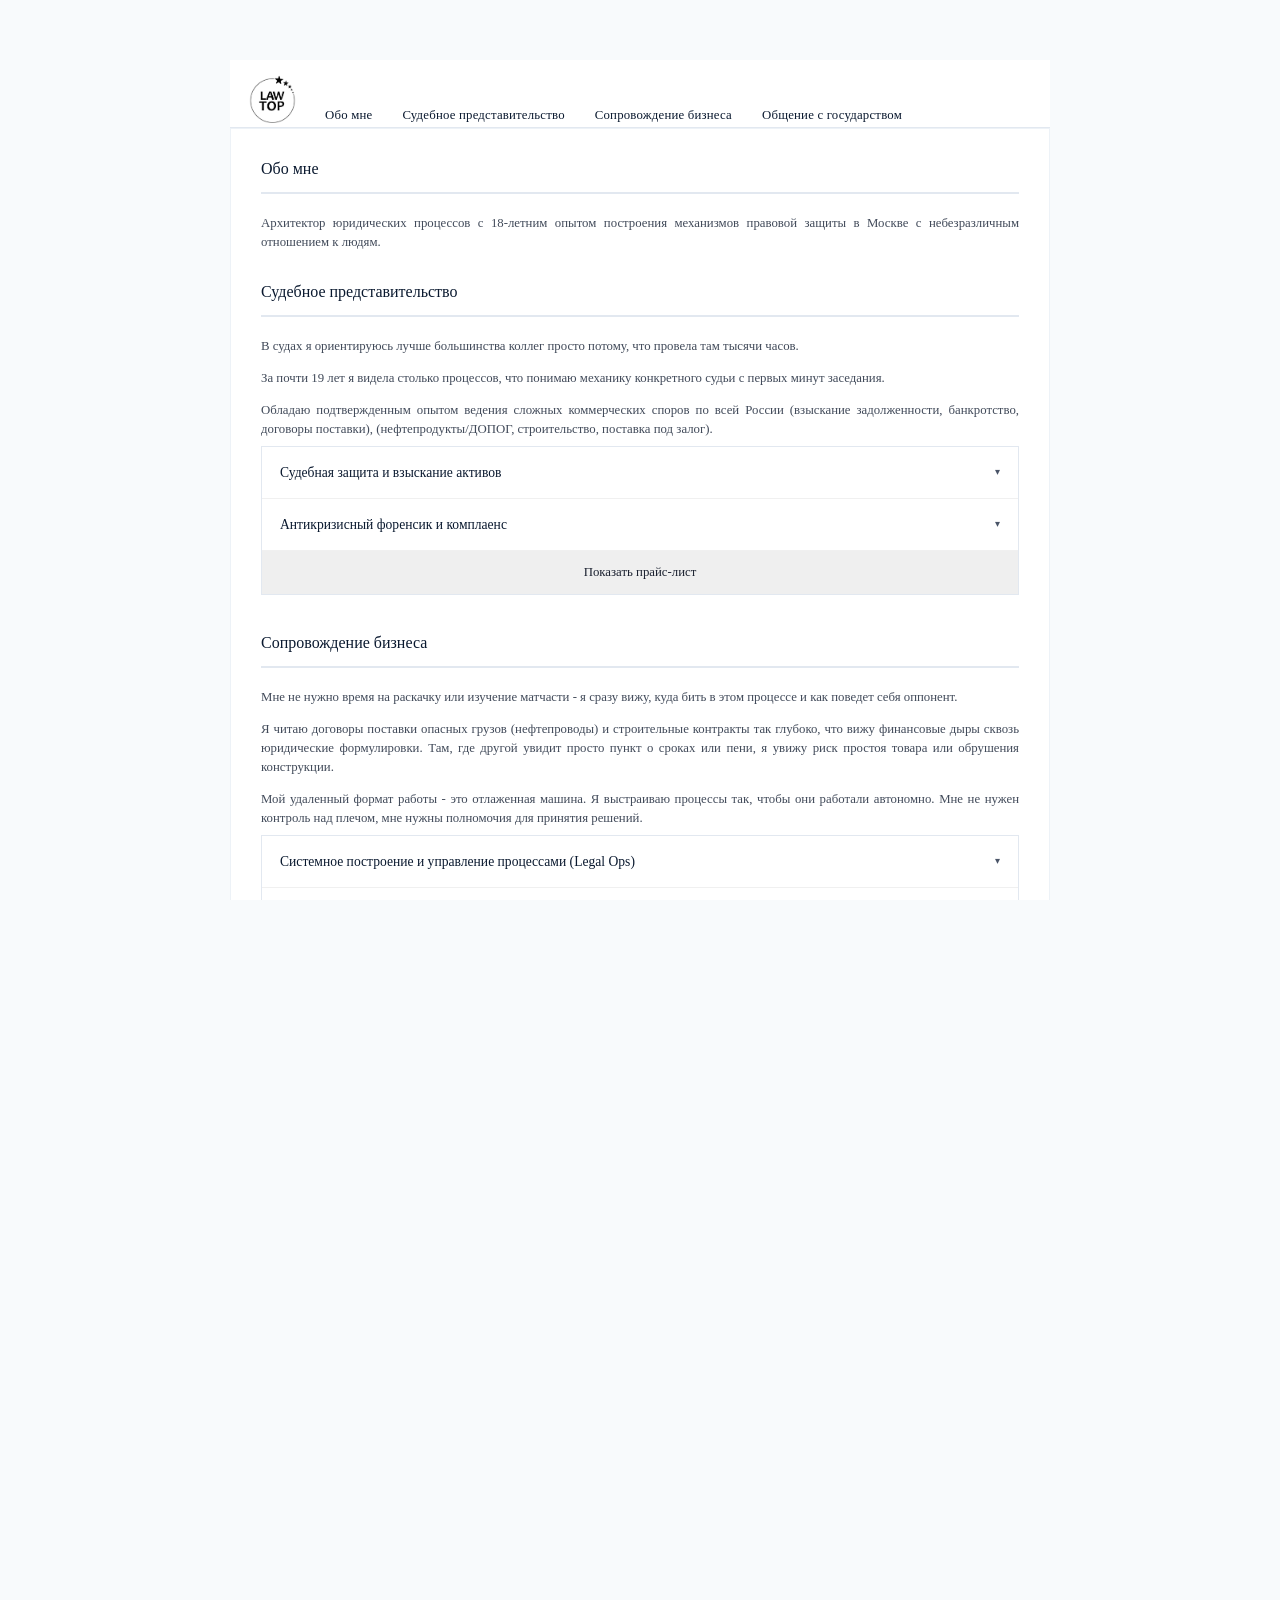
==== commit cb7e9788: "Update index.html" ====
--- a/index.html
+++ b/index.html
@@ -40,7 +40,6 @@
 
             
         </header>
-        <hr class="thin-divider">
         <div class="card">
             <section id="home"> 
                 <h2>Обо мне</h2> 
--- a/styles.css
+++ b/styles.css
@@ -639,7 +639,7 @@
     }
     
     .accordion-native {
-        margin-left: 10px;
+        
         margin-right: 10px;
     }
     
@@ -724,7 +724,7 @@
     display: inline-block;
     height: 55px;
     object-fit: contain;
-    margin-top: 15px;
+    margin-top: 12px;
 }
 
 /* Навигация */
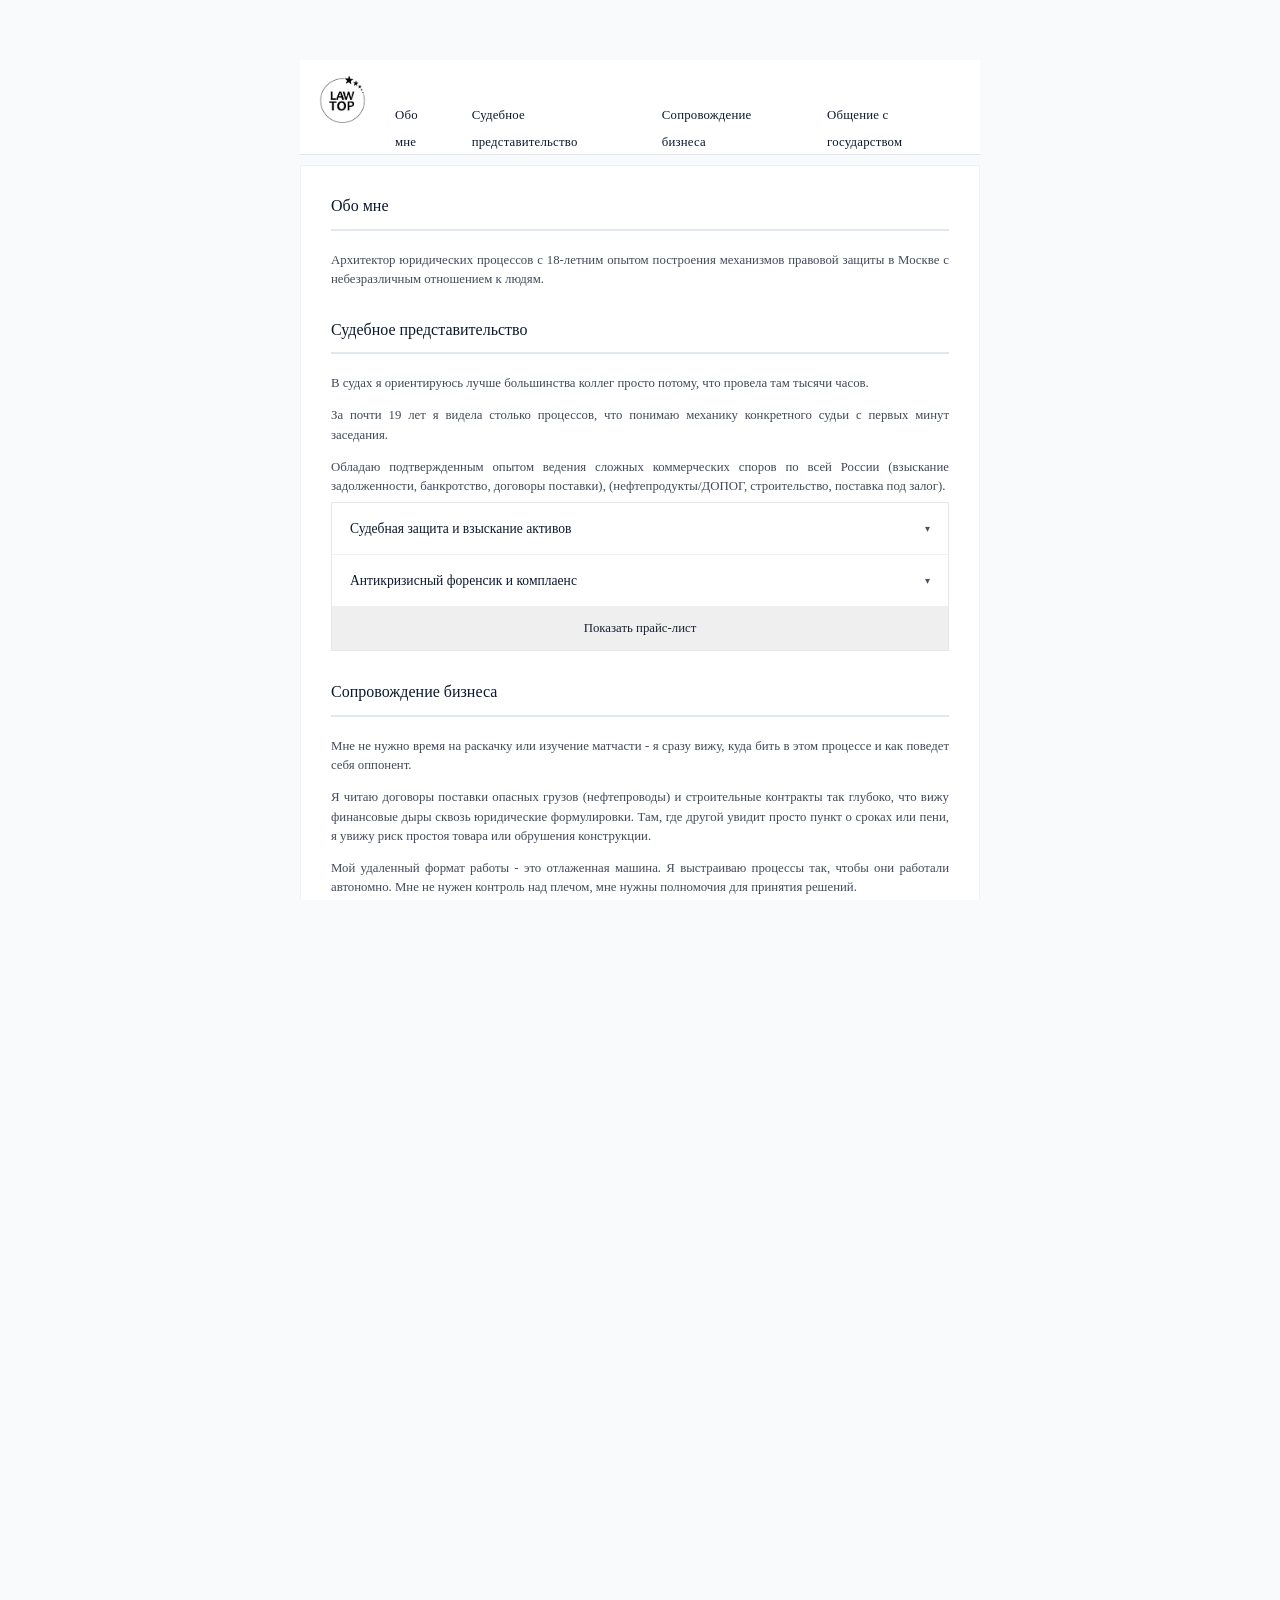
==== commit 57cda44e: "Update index.html" ====
--- a/index.html
+++ b/index.html
@@ -229,6 +229,32 @@
         </div>
         </section>
         </div>
+        <section id="coop">
+            <form action="/mailer.php" method="POST">
+    <label for="service">Выберите для кого нужна услуга:</label>
+                <select id="service" name="service" required>
+                    <option value="" disabled selected>-- Выберите из списка --</option>
+                    <option value="consultation">Физическое лицо</option>
+                    <option value="audit">Юридическое лицо</option>
+                    <option value="development">Холдинг</option>
+                </select>
+                <label for="service">Выберите услуги в какой области Вас интересуют:</label>
+                <select id="service" name="service" required>
+                    <option value="" disabled selected>-- Выберите из списка --</option>
+                    <option value="consultation">Судебное представительство</option>
+                    <option value="audit">Сопровождение бизнеса</option>
+                    <option value="development">Общение с государством</option>
+                </select>
+    <label for="name">Ваше имя:</label>
+    <input type="text" id="name" name="name" required>
+
+    <label for="email">Ваш Email:</label>
+    <input type="email" id="email" name="email" required>
+
+    
+    <button type="submit">Отправить</button>
+</form>
+        </section>
         
             <footer class="site-footer">
                 <div class="inner-container"> <!-- Ограничивает ширину до max-width -->
--- a/styles.css
+++ b/styles.css
@@ -37,7 +37,7 @@
     display: flex;
     align-items: center;
     justify-content: space-between;
-    max-width: 850px;
+    max-width: 710px;
     margin-left: auto;
     margin-right: auto;
     height: 72px;
@@ -108,7 +108,7 @@
 
 /* --- ОСНОВНОЙ КОНТЕЙНЕР И ТЕКСТ (ТИПОГРАФИКА ДОКУМЕНТА) --- */
 .container {
-    max-width: 850px;
+    max-width: 710px;
     margin: 0 auto;
     padding: 60px 15px 40px;
 }
@@ -210,6 +210,7 @@
     display: block;
     border: 1px solid #edf2f7;
     transition: transform 0.2s ease-in-out, box-shadow 0.2s ease-in-out;
+    margin-top: 10px;
 }
 
 .card:hover { 
@@ -355,7 +356,7 @@
   border: 1px solid #e2e8f0;
   border-radius: 0;
   overflow: hidden;
-  max-width: 850px;
+  max-width: 710px;
   width: 100%;
   margin-bottom: 5%;
 }
@@ -436,7 +437,7 @@
 
 .inner-container {
     width: 100%;
-    max-width: 850px;
+    max-width: 710px;
     margin: 0 auto;
     display: grid;
     gap: 2rem;
@@ -473,7 +474,7 @@
 
 /* --- ФОРМА --- */
 .application-form {
-    max-width: 850px; 
+    max-width: 710px; 
     width: 100%;
     padding: 30px; 
     border: 1px solid #e2e8f0; 
@@ -711,7 +712,7 @@
     display: flex;
     align-items: center;
     justify-content: space-between;
-    max-width: 850px;
+    max-width: 710px;
     margin-left: auto;
     margin-right: auto;
     height: 72px;
@@ -791,11 +792,6 @@
 
 
 /* --- ОСНОВНОЙ КОНТЕЙНЕР И ТЕКСТ --- */
-.container {
-    max-width: 850px;
-    margin: 0 auto;
-    padding: 60px 15px 40px;
-}
 
 /* (Остальные стили текста, карточек, таблиц и формы остаются без изменений, как в вашем исходнике) */
 
@@ -810,7 +806,7 @@
 
 .inner-container {
     width: 100%;
-    max-width: 850px;
+    max-width: 710px;
     margin: 0 auto;
     display: grid;
     gap: 2rem;
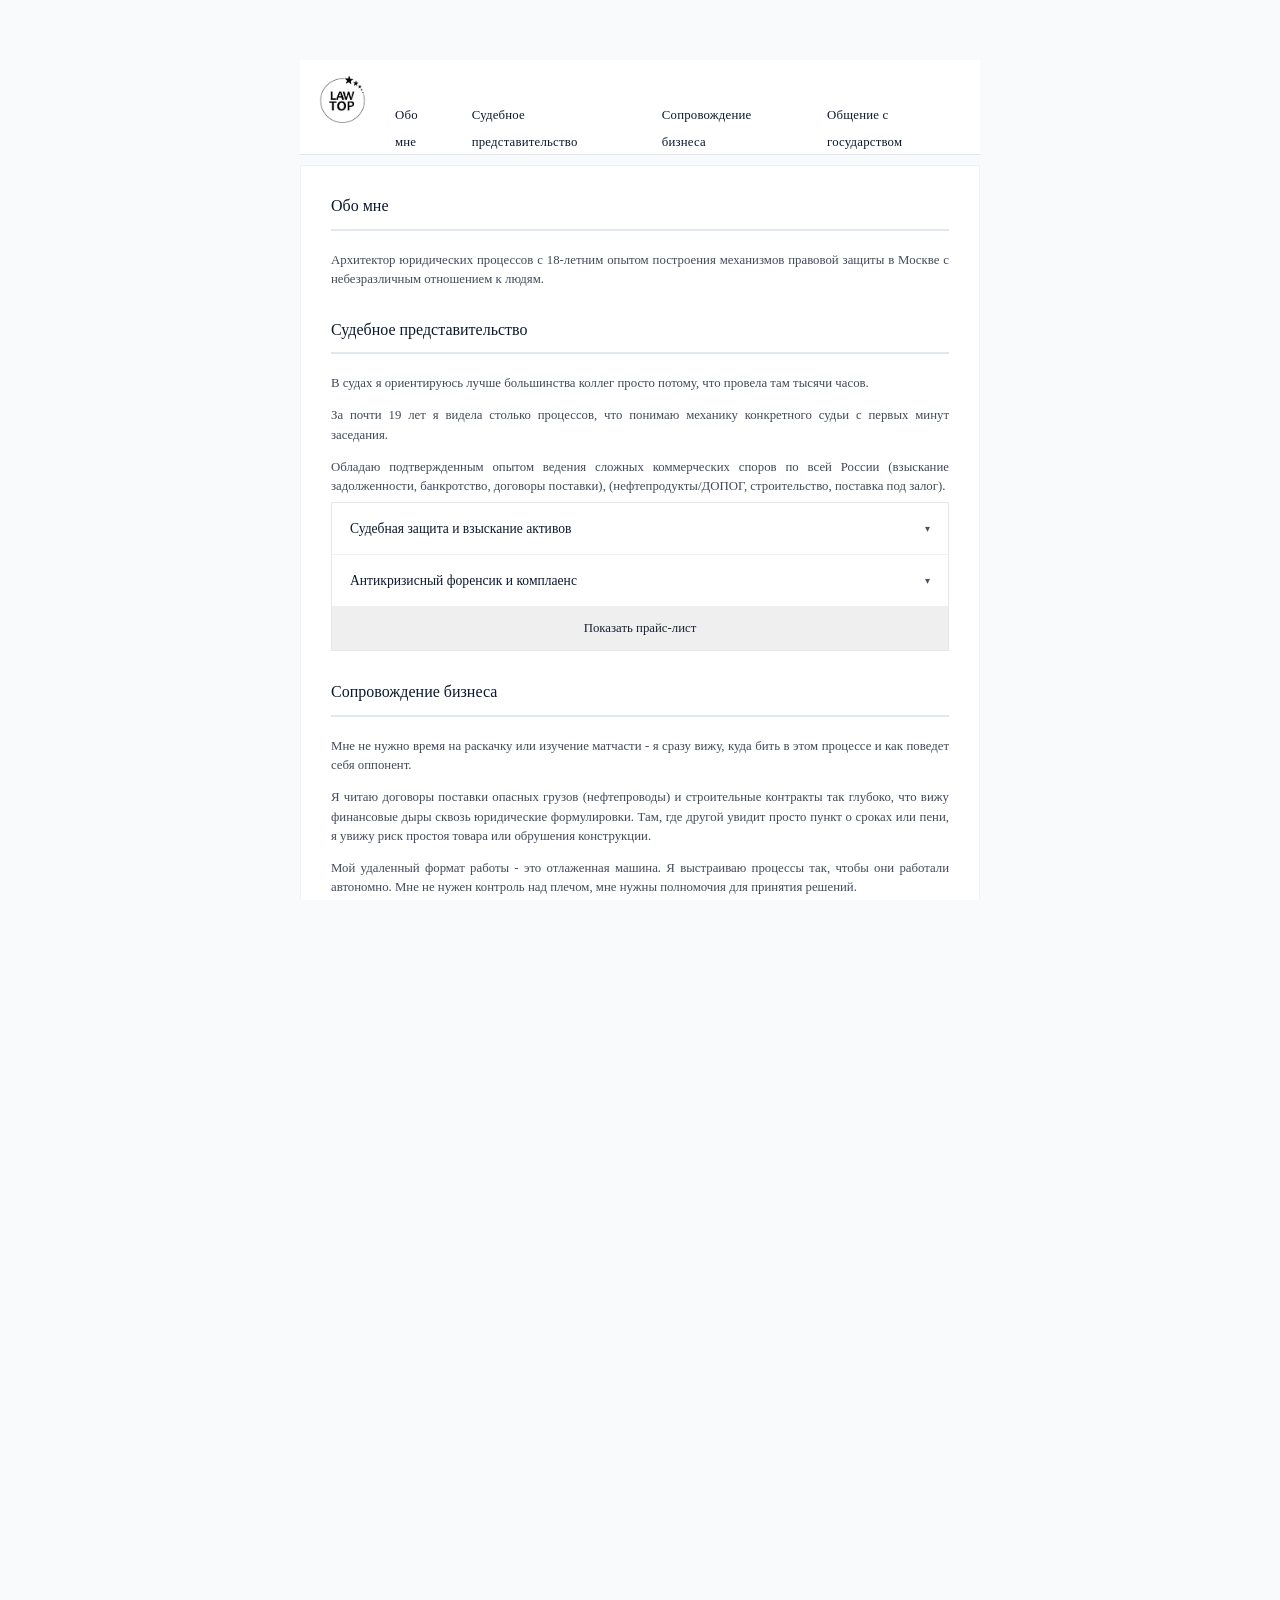
==== commit 93f78750: "Update index.html" ====
--- a/index.html
+++ b/index.html
@@ -229,32 +229,7 @@
         </div>
         </section>
         </div>
-        <section id="coop">
-            <form action="/mailer.php" method="POST">
-    <label for="service">Выберите для кого нужна услуга:</label>
-                <select id="service" name="service" required>
-                    <option value="" disabled selected>-- Выберите из списка --</option>
-                    <option value="consultation">Физическое лицо</option>
-                    <option value="audit">Юридическое лицо</option>
-                    <option value="development">Холдинг</option>
-                </select>
-                <label for="service">Выберите услуги в какой области Вас интересуют:</label>
-                <select id="service" name="service" required>
-                    <option value="" disabled selected>-- Выберите из списка --</option>
-                    <option value="consultation">Судебное представительство</option>
-                    <option value="audit">Сопровождение бизнеса</option>
-                    <option value="development">Общение с государством</option>
-                </select>
-    <label for="name">Ваше имя:</label>
-    <input type="text" id="name" name="name" required>
-
-    <label for="email">Ваш Email:</label>
-    <input type="email" id="email" name="email" required>
-
-    
-    <button type="submit">Отправить</button>
-</form>
-        </section>
+       
         
             <footer class="site-footer">
                 <div class="inner-container"> <!-- Ограничивает ширину до max-width -->
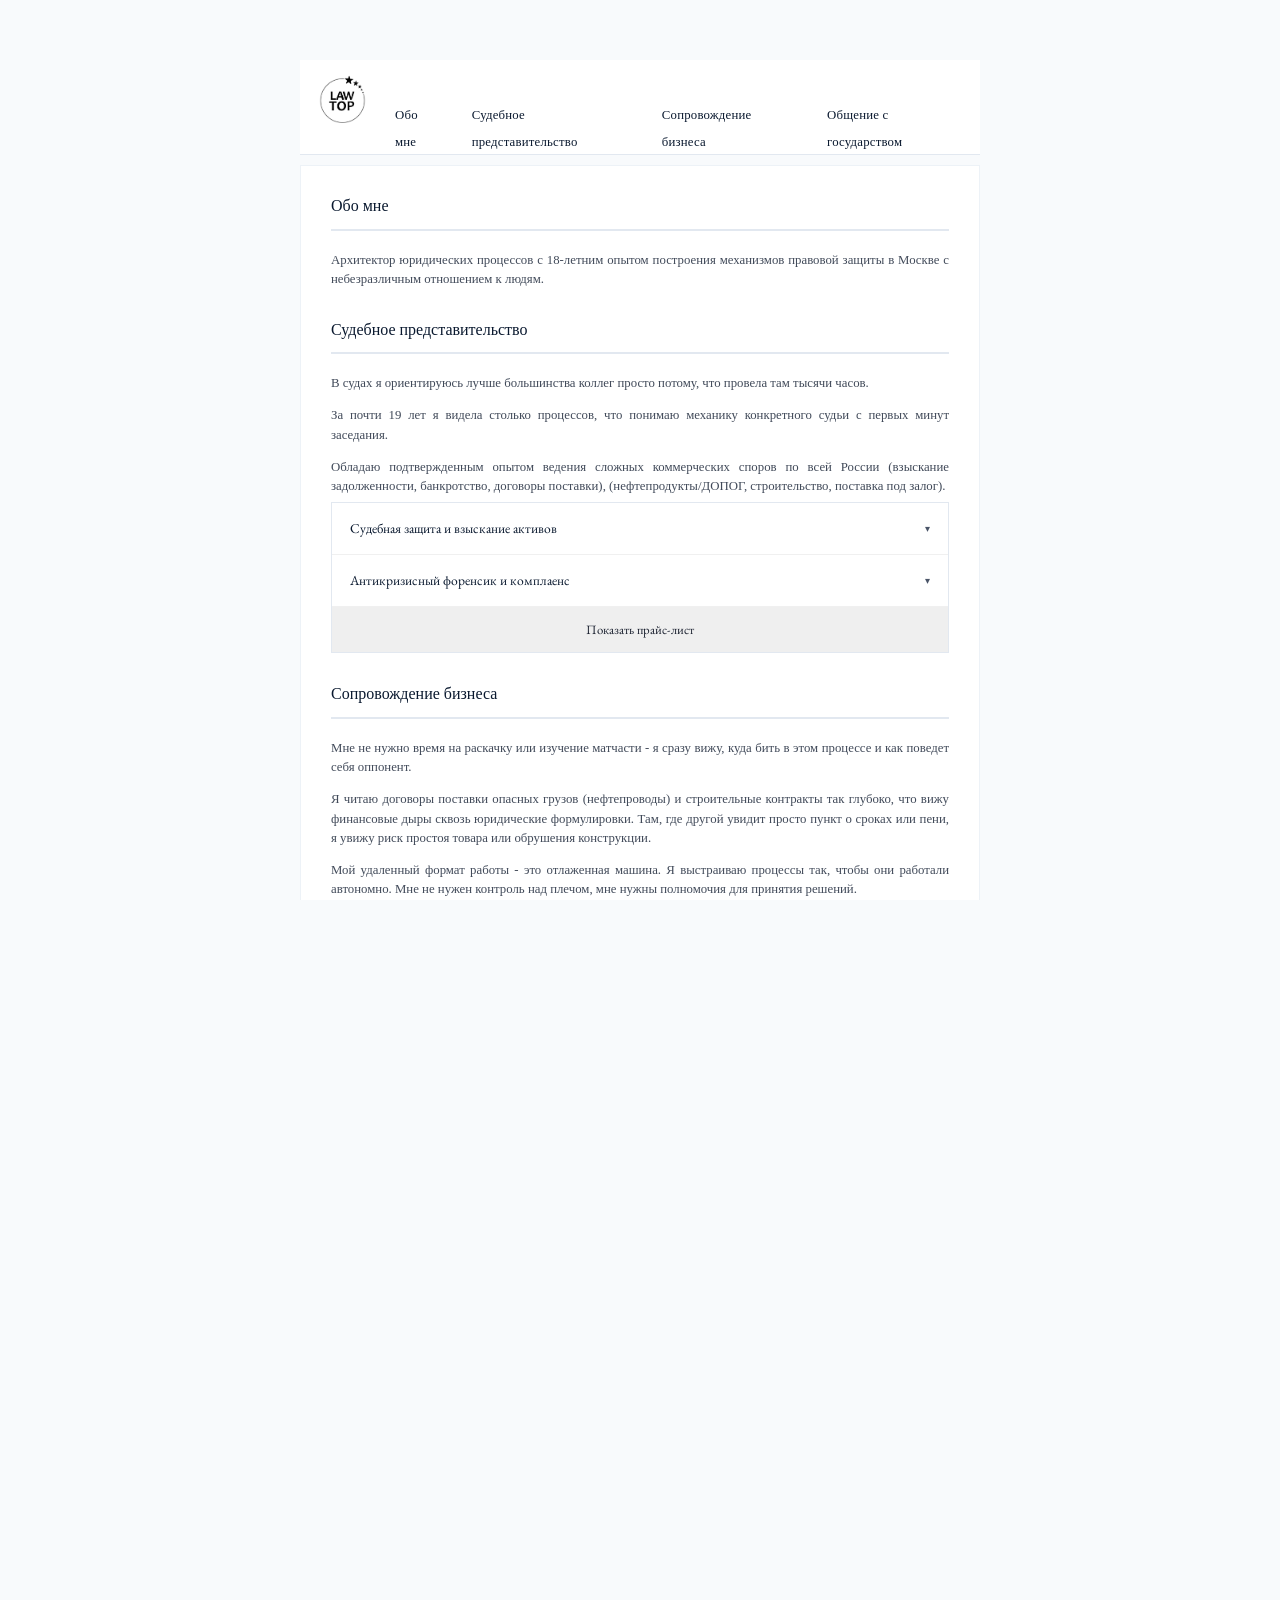
==== commit 50291c34: "Update index.html" ====
--- a/index.html
+++ b/index.html
@@ -3,7 +3,7 @@
 <head>
     <meta charset="UTF-8">
     <meta name="viewport" content="width=device-width, initial-scale=1.0">
-    <link href="https://earlyaccess-googlefonts.latin-dance.workers.dev/css2?family=Lato:wght@400;700&display=swap" rel="stylesheet">
+    <link href="https://fonts.googleapis.com/css2?family=EB+Garamond:ital,wght@0,400..800;1,400..800&display=swap" rel="stylesheet">
     <title>ЮРИСТ</title>
     
     <!-- Подключение шрифта EB Garamond для официального стиля -->
